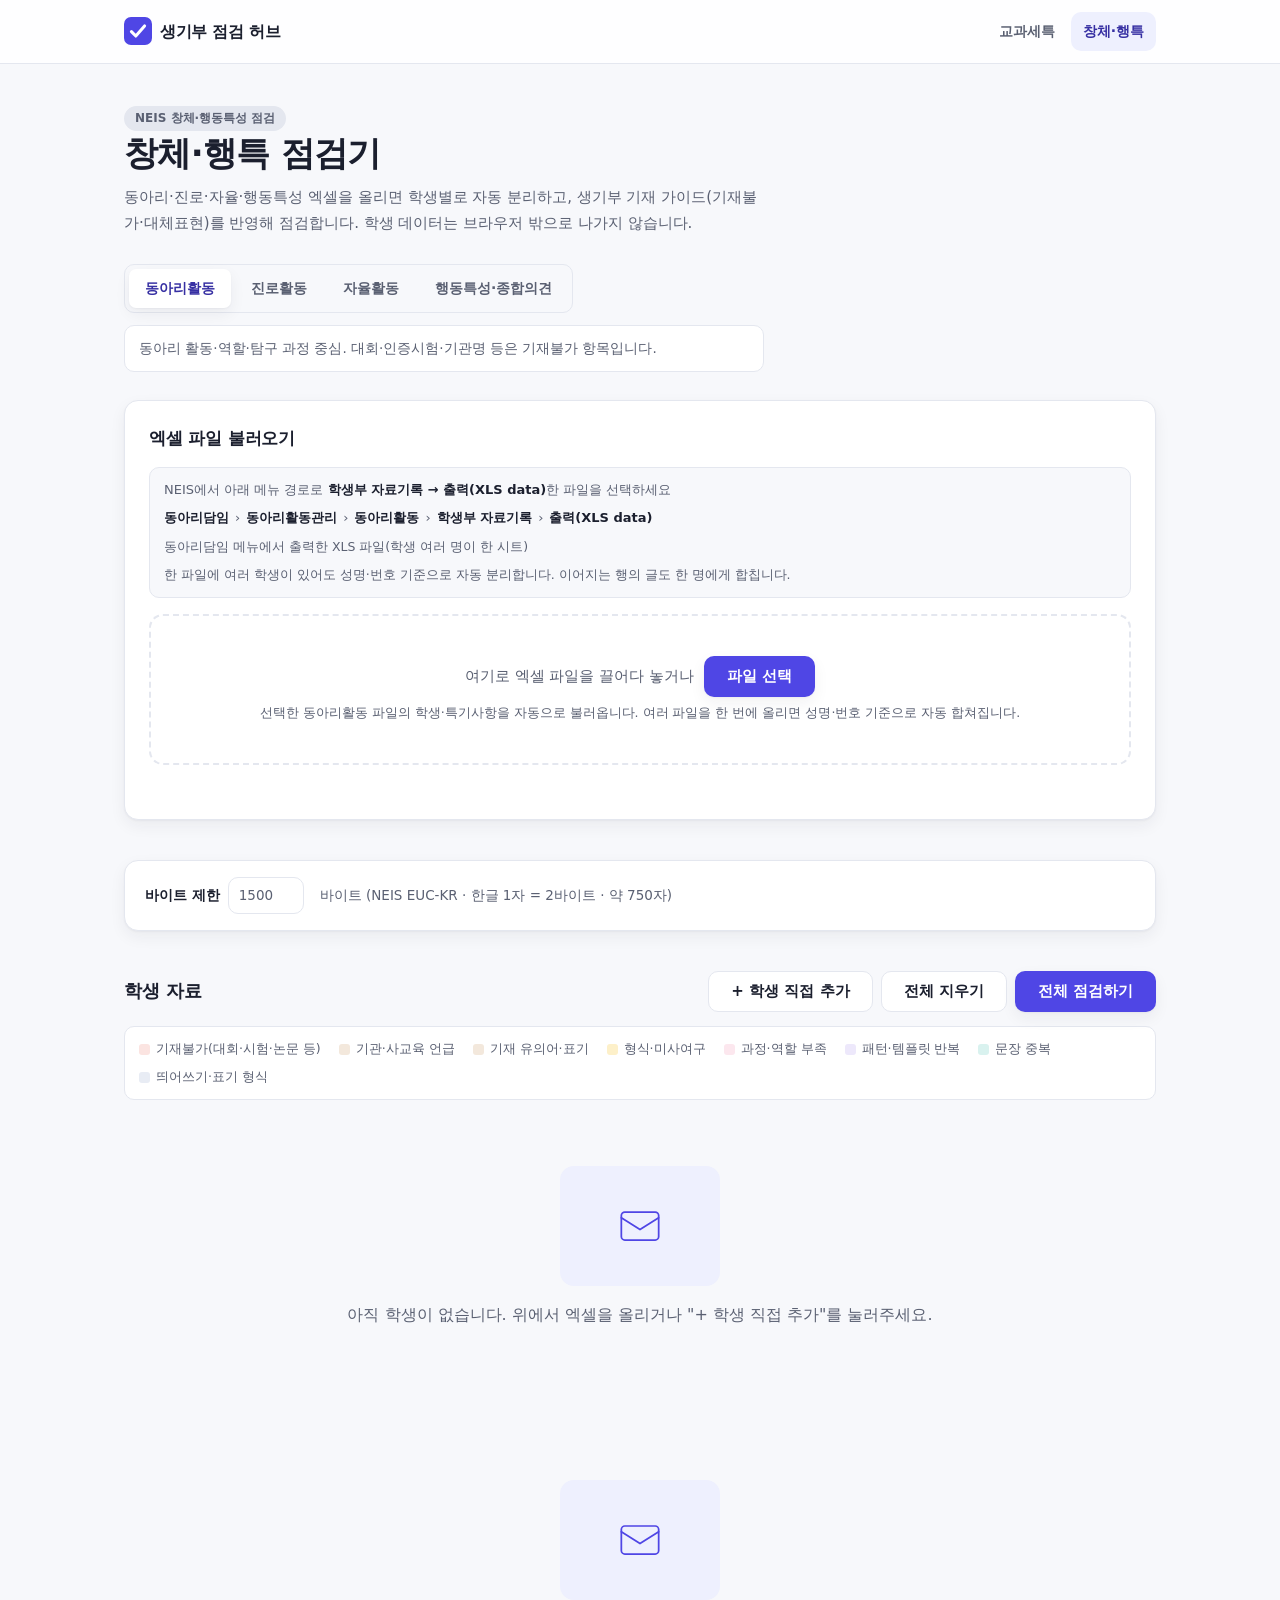
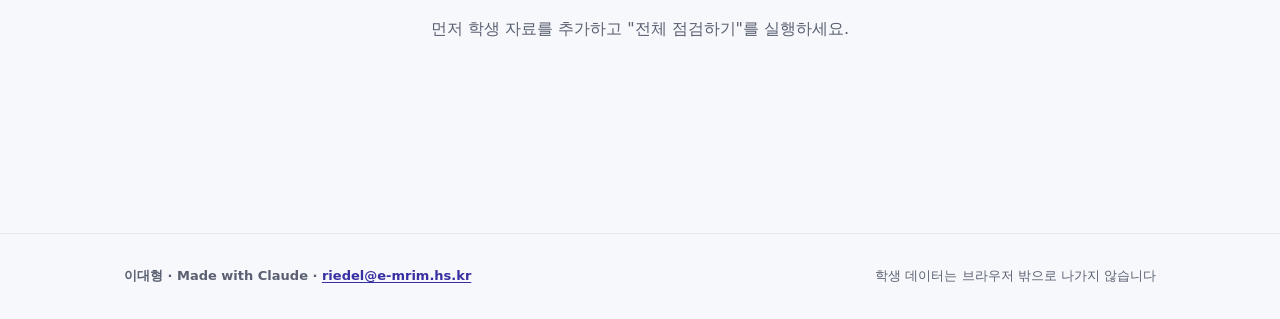
==== career.html @ 64111864 "feat: 생기부 점검 허브 초기 구현 (교과세특·창체 점검기 + 랜딩) - NEIS 인쇄덤프형 xlsx 파서: 과목 forward-fill, 잘림 보정, 연속행 병합 - 결과 화" ====
<!doctype html>
<html lang="ko">
<head>
<meta charset="UTF-8">
<meta name="viewport" content="width=device-width, initial-scale=1">
<title>창체·행특 점검기 · 생기부 점검 허브</title>
<meta name="description" content="동아리·진로·자율·행동특성 엑셀을 올리면 활동유형별로 정리해서 NEIS 기재 가이드에 맞는지 바로 점검합니다.">

<meta property="og:title" content="창체·행특 점검기 · 생기부 점검 허브">
<meta property="og:description" content="동아리·진로·자율·행동특성 엑셀을 올리면 활동유형별로 정리해서 NEIS 기재 가이드에 맞는지 바로 점검합니다.">
<meta property="og:image" content="./assets/img/og.png">
<meta property="og:type" content="website">
<meta property="og:locale" content="ko_KR">

<link rel="icon" type="image/svg+xml" href="./favicon.svg">
<link rel="stylesheet" href="https://cdn.jsdelivr.net/gh/orioncactus/pretendard@v1.3.9/dist/web/variable/pretendardvariable-dynamic-subset.min.css">
<link rel="stylesheet" href="./assets/css/design-system.css">
<link rel="stylesheet" href="./assets/css/checker.css">
<link rel="stylesheet" href="./assets/css/career.css">
</head>
<body>

<header class="site-header">
  <div class="container site-header__inner">
    <a class="site-logo" href="./index.html">
      <svg class="site-logo__mark" width="28" height="28" viewBox="0 0 64 64" aria-hidden="true">
        <rect width="64" height="64" rx="16" fill="#4F46E5"/>
        <path d="M17 33.5 L27 43.5 L47 20.5" fill="none" stroke="#FFFFFF" stroke-width="7" stroke-linecap="round" stroke-linejoin="round"/>
      </svg>
      생기부 점검 허브
    </a>
    <nav class="site-nav" aria-label="주요 메뉴">
      <a class="site-nav__link" href="./subject.html">교과세특</a>
      <a class="site-nav__link" href="./career.html" aria-current="page">창체·행특</a>
    </nav>
  </div>
</header>

<main>

  <section class="page-head">
    <div class="container">
      <span class="badge">NEIS 창체·행동특성 점검</span>
      <h1 class="page-title">창체·행특 점검기</h1>
      <p class="page-desc">동아리·진로·자율·행동특성 엑셀을 올리면 학생별로 자동 분리하고, 생기부 기재 가이드(기재불가·대체표현)를 반영해 점검합니다. 학생 데이터는 브라우저 밖으로 나가지 않습니다.</p>
    </div>
  </section>

  <section class="type-section">
    <div class="container">
      <div class="toggle-group" id="activityTabs" role="tablist" aria-label="활동 유형 선택">
        <button type="button" class="toggle-btn active" data-type="club" role="tab" aria-selected="true">동아리활동</button>
        <button type="button" class="toggle-btn" data-type="career" role="tab" aria-selected="false">진로활동</button>
        <button type="button" class="toggle-btn" data-type="auto" role="tab" aria-selected="false">자율활동</button>
        <button type="button" class="toggle-btn" data-type="behavior" role="tab" aria-selected="false">행동특성·종합의견</button>
      </div>
      <p class="type-desc" id="typeDesc"></p>
    </div>
  </section>

  <section class="upload-section">
    <div class="container">
      <div class="card">
        <h2 class="card-title">엑셀 파일 불러오기</h2>
        <div class="neis-guide" id="neisGuide"></div>

        <div class="upload-zone" id="uploadZone" tabindex="0" role="button" aria-label="엑셀 파일 올리기">
          <input type="file" id="fileInput" accept=".xlsx,.xls" multiple hidden>
          <p class="upload-zone__main">
            여기로 엑셀 파일을 끌어다 놓거나
            <button type="button" class="btn btn-primary" id="browseBtn">파일 선택</button>
          </p>
          <p class="upload-zone__hint" id="uploadHint">여러 파일을 한 번에 올리면 성명·번호 기준으로 자동 합쳐집니다.</p>
        </div>
        <p class="upload-status" id="uploadStatus" aria-live="polite"></p>
      </div>
    </div>
  </section>

  <section class="settings-section">
    <div class="container">
      <div class="card settings-row">
        <label class="settings-row__field" for="byteLimit">
          <span class="settings-row__label">바이트 제한</span>
          <input type="number" id="byteLimit" value="1500" min="50" step="10">
        </label>
        <span class="settings-row__hint" id="byteHint"></span>
        <span class="settings-row__source" id="sourceInfo"></span>
      </div>
    </div>
  </section>

  <section class="students-section">
    <div class="container">
      <div class="section-head-row">
        <h2 class="section-title-sm">학생 자료</h2>
        <div class="students-actions">
          <button type="button" class="btn btn-ghost" id="addBtn">+ 학생 직접 추가</button>
          <button type="button" class="btn btn-ghost" id="clearBtn">전체 지우기</button>
          <button type="button" class="btn btn-primary" id="analyzeBtn">전체 점검하기</button>
        </div>
      </div>

      <div class="legend" id="legend"></div>

      <div id="cardsContainer"></div>
    </div>
  </section>

  <section class="results-section" id="resultsSection">
    <div class="container results-summary" id="resultsSummary"></div>

    <div class="action-bar" id="actionBar" hidden>
      <div class="container action-bar__row">
        <span class="action-bar__label" id="actionBarLabel"></span>
        <div class="action-bar__buttons">
          <button type="button" class="btn btn-primary" id="exportSummaryBtn">전체 요약 xlsx</button>
          <button type="button" class="btn btn-ghost" id="copyIssuesBtn">이슈만 복사</button>
        </div>
      </div>
    </div>

    <div class="container">
      <div id="resultsBody"></div>
    </div>
  </section>

</main>

<footer class="site-footer">
  <div class="container site-footer__inner">
    <p class="site-footer__credit">이대형 · Made with Claude · <a href="mailto:riedel@e-mrim.hs.kr">riedel@e-mrim.hs.kr</a></p>
    <p class="site-footer__privacy">학생 데이터는 브라우저 밖으로 나가지 않습니다</p>
  </div>
</footer>

<script src="./assets/vendor/xlsx.full.min.js"></script>
<script src="./assets/js/checker-core.js"></script>
<script src="./assets/js/xlsx-parse.js"></script>
<script src="./assets/js/export.js"></script>
<script src="./assets/js/rules-career.js"></script>
<script src="./assets/js/career-app.js"></script>
</body>
</html>
---- assets/css/design-system.css ----
/* ==========================================================================
   생기부 점검 허브 — Design System
   토큰 + 전역 리셋 + 공용 컴포넌트 계약(§2)
   이 파일이 노출하는 클래스명은 다른 페이지(subject.html/career.html)가
   그대로 갖다 쓴다. 이름을 바꾸면 다른 화면이 깨진다.
   ========================================================================== */

/* ---- 1. 토큰 ------------------------------------------------------------ */
:root {
  /* 팔레트 */
  --bg: #F7F8FB;
  --surface: #FFFFFF;
  --ink: #1B1F2E;
  --ink-soft: #5A6072;
  --line: #E4E7EF;
  --brand: #4F46E5;
  --brand-deep: #3730A3;
  --brand-soft: #EEF0FE;

  /* 형광펜 파스텔 7색 (배경/글자 짝) */
  --hl-amber-bg: #FDF0C9;  --hl-amber-ink: #8A5A00;
  --hl-rose-bg:  #FCE7EE;  --hl-rose-ink:  #9F1D50;
  --hl-teal-bg:  #D9F2EF;  --hl-teal-ink:  #0F5F58;
  --hl-violet-bg:#EDE8FB;  --hl-violet-ink:#5B3FA8;
  --hl-slate-bg: #E8ECF4;  --hl-slate-ink: #3E4A63;
  --hl-red-bg:   #FBE4E1;  --hl-red-ink:   #A3271A; /* 위반 확정 */
  --hl-brown-bg: #F3E8DC;  --hl-brown-ink: #7A4E1F; /* 확인 필요 */

  /* 타이포 */
  --font-sans: 'Pretendard Variable', Pretendard, -apple-system, BlinkMacSystemFont,
    'Segoe UI', system-ui, Roboto, 'Apple SD Gothic Neo', sans-serif;

  /* 형태 */
  --radius: 14px;
  --radius-sm: 10px;
  --radius-pill: 999px;
  --shadow-1: 0 1px 2px rgba(27, 31, 46, 0.04), 0 6px 16px rgba(27, 31, 46, 0.06);
  --shadow-2: 0 2px 4px rgba(27, 31, 46, 0.05), 0 12px 28px rgba(27, 31, 46, 0.10);

  /* 레이아웃 */
  --container-w: 1080px;
  --header-h: 64px;
  --section-pad: clamp(56px, 8vw, 96px);

  /* z-index 스케일 */
  --z-header: 50;
  --z-actionbar: 40;
  --z-toast: 1000;
}

@media (max-width: 640px) {
  :root { --header-h: 56px; }
}

/* ---- 2. 리셋 ------------------------------------------------------------ */
*, *::before, *::after { box-sizing: border-box; }
html { -webkit-text-size-adjust: 100%; scroll-behavior: smooth; }
body {
  margin: 0;
  background: var(--bg);
  color: var(--ink);
  font-family: var(--font-sans);
  font-weight: 400;
  line-height: 1.6;
  -webkit-font-smoothing: antialiased;
  text-rendering: optimizeLegibility;
}
img { max-width: 100%; display: block; }
a { color: inherit; }
button, input, select, textarea { font: inherit; color: inherit; }
button { cursor: pointer; background: none; border: none; }
ul, ol { margin: 0; padding: 0; list-style: none; }
h1, h2, h3, h4, p { margin: 0; }
::selection { background: var(--brand-soft); color: var(--brand-deep); }

:focus-visible {
  outline: 2px solid var(--brand);
  outline-offset: 2px;
  border-radius: 4px;
}

@media (prefers-reduced-motion: reduce) {
  *, *::before, *::after {
    animation-duration: 0.01ms !important;
    animation-iteration-count: 1 !important;
    transition-duration: 0.01ms !important;
    scroll-behavior: auto !important;
  }
}

/* ---- 3. 레이아웃 --------------------------------------------------------- */
.container {
  max-width: var(--container-w);
  margin-inline: auto;
  padding-inline: 24px;
}
@media (max-width: 640px) {
  .container { padding-inline: 20px; }
}

.site-header {
  position: sticky;
  top: 0;
  z-index: var(--z-header);
  height: var(--header-h);
  display: flex;
  align-items: center;
  background: rgba(255, 255, 255, 0.86);
  backdrop-filter: saturate(180%) blur(8px);
  -webkit-backdrop-filter: saturate(180%) blur(8px);
  border-bottom: 1px solid var(--line);
}
.site-header__inner {
  display: flex;
  align-items: center;
  justify-content: space-between;
  gap: 16px;
  width: 100%;
}
.site-logo {
  display: inline-flex;
  align-items: center;
  gap: 8px;
  font-weight: 800;
  font-size: 16px;
  letter-spacing: -0.02em;
  color: var(--ink);
  text-decoration: none;
}
.site-logo__mark {
  display: inline-flex;
  flex-shrink: 0;
}
.site-nav {
  display: flex;
  align-items: center;
  gap: 4px;
}
.site-nav__link {
  padding: 8px 12px;
  border-radius: var(--radius-sm);
  font-size: 14px;
  font-weight: 600;
  color: var(--ink-soft);
  text-decoration: none;
  transition: background 0.15s ease, color 0.15s ease;
}
.site-nav__link:hover { background: var(--brand-soft); color: var(--brand-deep); }
.site-nav__link[aria-current="page"] { color: var(--brand-deep); background: var(--brand-soft); }

.site-footer {
  border-top: 1px solid var(--line);
  padding-block: 32px;
  margin-top: var(--section-pad);
}
.site-footer__inner {
  display: flex;
  flex-wrap: wrap;
  align-items: center;
  justify-content: space-between;
  gap: 8px 24px;
}
.site-footer__credit {
  font-size: 13px;
  font-weight: 600;
  color: var(--ink-soft);
}
.site-footer__credit a {
  color: var(--brand-deep);
  text-decoration: underline;
  text-underline-offset: 2px;
}
.site-footer__privacy {
  font-size: 13px;
  color: var(--ink-soft);
}

.page-title {
  font-size: clamp(26px, 4vw, 34px);
  font-weight: 800;
  letter-spacing: -0.02em;
  color: var(--ink);
  line-height: 1.3;
}

/* ---- 4. 공용 그리드 헬퍼(보너스) ------------------------------------------ */
.grid-2 { display: grid; grid-template-columns: repeat(2, 1fr); gap: 20px; }
.grid-3 { display: grid; grid-template-columns: repeat(3, 1fr); gap: 20px; }
@media (max-width: 960px) {
  .grid-3 { grid-template-columns: repeat(2, 1fr); }
}
@media (max-width: 640px) {
  .grid-2, .grid-3 { grid-template-columns: 1fr; }
}

.stats-row { display: flex; flex-wrap: wrap; gap: 28px; }
.filter-row { display: flex; flex-wrap: wrap; gap: 8px; }

/* ---- 5. 이미지 폴백 프레임(§7) -------------------------------------------
   구조: <div class="illus [illus-*]" role="img" aria-label="...">
           <img src="..." alt="" onerror="this.style.display='none';this.closest('.illus').classList.add('img-missing')">
           <div class="illus-fallback" aria-hidden="true">...대체 아트...</div>
         </div>
   실제 이미지 로드 실패 시 .img-missing이 붙고, illus-fallback이 노출된다.
   ------------------------------------------------------------------------- */
.illus {
  position: relative;
  border-radius: var(--radius);
  overflow: hidden;
  background: var(--brand-soft);
}
.illus img { width: 100%; height: 100%; object-fit: cover; }
.illus-fallback { display: none; width: 100%; height: 100%; }
.illus.img-missing .illus-fallback {
  display: flex;
  align-items: center;
  justify-content: center;
}

/* ---- 6. 카드/버튼 -------------------------------------------------------- */
.card {
  background: var(--surface);
  border: 1px solid var(--line);
  border-radius: var(--radius);
  box-shadow: var(--shadow-1);
  padding: 24px;
}

.btn {
  display: inline-flex;
  align-items: center;
  justify-content: center;
  gap: 8px;
  padding: 12px 22px;
  border-radius: var(--radius-sm);
  border: 1px solid transparent;
  font-size: 15px;
  font-weight: 600;
  line-height: 1;
  text-decoration: none;
  white-space: nowrap;
  transition: background 0.15s ease, border-color 0.15s ease, color 0.15s ease, transform 0.1s ease;
}
.btn:active { transform: translateY(1px); }
.btn:disabled { opacity: 0.5; cursor: not-allowed; transform: none; }

.btn-primary {
  background: var(--brand);
  color: #FFFFFF;
  box-shadow: var(--shadow-1);
}
.btn-primary:hover:not(:disabled) { background: var(--brand-deep); }

.btn-ghost {
  background: var(--surface);
  color: var(--ink);
  border-color: var(--line);
}
.btn-ghost:hover:not(:disabled) {
  background: var(--brand-soft);
  color: var(--brand-deep);
  border-color: var(--brand-soft);
}

/* ---- 7. 칩 / 배지 --------------------------------------------------------- */
.chip {
  display: inline-flex;
  align-items: center;
  gap: 6px;
  padding: 7px 16px;
  border-radius: var(--radius-pill);
  background: var(--brand-soft);
  color: var(--brand-deep);
  font-size: 13px;
  font-weight: 600;
  border: 1px solid transparent;
  transition: background 0.15s ease, color 0.15s ease;
}
button.chip { cursor: pointer; }
.chip.active { background: var(--brand); color: #FFFFFF; }

.badge {
  display: inline-flex;
  align-items: center;
  padding: 3px 11px;
  border-radius: var(--radius-pill);
  background: var(--line);
  color: var(--ink-soft);
  font-size: 12px;
  font-weight: 700;
}

/* ---- 8. 토글 그룹 --------------------------------------------------------- */
.toggle-group {
  display: inline-flex;
  align-items: center;
  gap: 4px;
  padding: 4px;
  background: var(--bg);
  border: 1px solid var(--line);
  border-radius: var(--radius-sm);
}
.toggle-btn {
  padding: 8px 16px;
  border-radius: 7px;
  font-size: 14px;
  font-weight: 600;
  color: var(--ink-soft);
  transition: background 0.15s ease, color 0.15s ease, box-shadow 0.15s ease;
}
.toggle-btn.active {
  background: var(--surface);
  color: var(--brand-deep);
  box-shadow: var(--shadow-1);
}

/* ---- 9. 통계 / 게이지 ------------------------------------------------------ */
.stat { display: flex; flex-direction: column; gap: 4px; }
.stat-value {
  font-size: clamp(22px, 3vw, 30px);
  font-weight: 800;
  letter-spacing: -0.02em;
  color: var(--ink);
  font-variant-numeric: tabular-nums;
}
.stat-label { font-size: 13px; font-weight: 600; color: var(--ink-soft); }

.gauge {
  position: relative;
  width: 100%;
  height: 8px;
  border-radius: var(--radius-pill);
  background: var(--line);
  overflow: hidden;
}
.gauge-fill {
  height: 100%;
  border-radius: var(--radius-pill);
  background: var(--brand);
  transition: width 0.3s ease, background 0.15s ease;
}
.gauge.over .gauge-fill, .gauge-fill.over { background: var(--hl-red-ink); }

/* ---- 10. 업로드 존 -------------------------------------------------------- */
.upload-zone {
  border: 2px dashed var(--line);
  border-radius: var(--radius);
  padding: 40px 24px;
  text-align: center;
  background: var(--surface);
  transition: border-color 0.15s ease, background 0.15s ease;
  cursor: pointer;
}
.upload-zone.dragover {
  border-color: var(--brand);
  background: var(--brand-soft);
}

/* ---- 11. 빈 상태 --------------------------------------------------------- */
.empty-state {
  display: flex;
  flex-direction: column;
  align-items: center;
  gap: 12px;
  padding: 48px 24px;
  text-align: center;
  color: var(--ink-soft);
}
.empty-state .illus { width: 160px; aspect-ratio: 4 / 3; margin-bottom: 4px; }

/* ---- 12. 토스트 ----------------------------------------------------------- */
.toast {
  position: fixed;
  left: 50%;
  bottom: 28px;
  transform: translateX(-50%);
  z-index: var(--z-toast);
  background: var(--ink);
  color: #FFFFFF;
  padding: 12px 22px;
  border-radius: var(--radius-sm);
  font-size: 14px;
  font-weight: 600;
  box-shadow: var(--shadow-2);
  animation: toast-in 0.25s ease-out;
}
@keyframes toast-in {
  from { opacity: 0; transform: translateX(-50%) translateY(10px); }
  to   { opacity: 1; transform: translateX(-50%) translateY(0); }
}
---- assets/css/checker.css ----
/* ==========================================================================
   생기부 점검 허브 — 점검기 화면 공용 스타일 (subject.html / career.html)
   design-system.css 이후에 로드된다. subject.html/career.html은 이 CSS로만
   스타일링한다 — 클래스명을 추가로 쓰고 싶으면 이 파일을 먼저 확장할 것.
   ========================================================================== */

/* ---- 형광펜 색 유틸(7색) ---------------------------------------------------
   mark든 span이든 이 클래스를 붙이면 배경/글자색 짝이 적용된다.
   예: <mark class="m-red" title="위반: ...">문구</mark>
       <span class="issue-tag m-brown">확인 필요</span>
   ------------------------------------------------------------------------- */
.m-amber  { background: var(--hl-amber-bg);  color: var(--hl-amber-ink); }
.m-rose   { background: var(--hl-rose-bg);   color: var(--hl-rose-ink); }
.m-teal   { background: var(--hl-teal-bg);   color: var(--hl-teal-ink); }
.m-violet { background: var(--hl-violet-bg); color: var(--hl-violet-ink); }
.m-slate  { background: var(--hl-slate-bg);  color: var(--hl-slate-ink); }
.m-red    { background: var(--hl-red-bg);    color: var(--hl-red-ink); }
.m-brown  { background: var(--hl-brown-bg);  color: var(--hl-brown-ink); }

/* ---- 액션 바 ---------------------------------------------------------------
   sticky 다운로드 바. 예상 마크업:
   <div class="action-bar"><div class="container action-bar__row">
     <span class="action-bar__label">...</span>
     <div class="action-bar__buttons">
       <button class="btn btn-primary">전체 요약 xlsx</button>
       <button class="btn btn-ghost">과목별 모두 받기(zip)</button>
       <button class="btn btn-ghost">이슈만 복사</button>
     </div>
   </div></div>
   ------------------------------------------------------------------------- */
.action-bar {
  position: sticky;
  top: var(--header-h);
  z-index: var(--z-actionbar);
  background: rgba(255, 255, 255, 0.92);
  backdrop-filter: saturate(180%) blur(8px);
  -webkit-backdrop-filter: saturate(180%) blur(8px);
  border-bottom: 1px solid var(--line);
  padding-block: 12px;
}
.action-bar__row {
  display: flex;
  flex-wrap: wrap;
  align-items: center;
  justify-content: space-between;
  gap: 10px;
}
.action-bar__label { font-size: 13px; font-weight: 600; color: var(--ink-soft); }
.action-bar__buttons { display: flex; flex-wrap: wrap; gap: 8px; }
@media (max-width: 640px) {
  .action-bar__buttons .btn { flex: 1 1 auto; }
}

/* ---- 결과 요약 스탯 영역(보너스 래퍼) --------------------------------------- */
.results-summary {
  padding-block: 28px 8px;
}

/* ---- 과목/유형 섹션 --------------------------------------------------------- */
.subject-section { padding-block: 28px; border-bottom: 1px solid var(--line); }
.subject-section:last-child { border-bottom: none; }
.subject-section-header {
  display: flex;
  flex-wrap: wrap;
  align-items: center;
  justify-content: space-between;
  gap: 12px;
  padding-bottom: 14px;
  margin-bottom: 18px;
  border-bottom: 2px solid var(--brand-soft);
}
.subject-section-header h2,
.subject-section-header h3 {
  font-size: 19px;
  font-weight: 800;
  letter-spacing: -0.01em;
  color: var(--ink);
}
.subject-section-header .badge { margin-left: 8px; }
.subject-section-meta { display: flex; align-items: center; gap: 8px; font-size: 13px; color: var(--ink-soft); }
.subject-section-students {
  display: flex;
  flex-direction: column;
  gap: 16px;
}

/* ---- 학생 카드 -------------------------------------------------------------- */
.student-card {
  background: var(--surface);
  border: 1px solid var(--line);
  border-radius: var(--radius);
  box-shadow: var(--shadow-1);
  padding: 20px 22px;
}
.student-card__header {
  display: flex;
  flex-wrap: wrap;
  align-items: center;
  justify-content: space-between;
  gap: 10px;
  margin-bottom: 14px;
}
.student-card__name { font-size: 15px; font-weight: 700; color: var(--ink); }
.student-card__no { font-size: 13px; color: var(--ink-soft); font-variant-numeric: tabular-nums; margin-left: 6px; }
.student-card__gauge-wrap { display: flex; align-items: center; gap: 10px; min-width: 160px; }
.student-card__gauge-wrap .gauge { flex-grow: 1; }
.student-card__gauge-label { font-size: 12.5px; color: var(--ink-soft); font-variant-numeric: tabular-nums; white-space: nowrap; }

/* ---- 본문 하이라이트 -------------------------------------------------------- */
.annotated {
  font-size: 15px;
  line-height: 1.9;
  color: var(--ink);
  word-break: keep-all;
  overflow-wrap: break-word;
}
.annotated mark {
  border-radius: 3px;
  padding: 0 3px;
  font-weight: 600;
  cursor: help;
  box-decoration-break: clone;
  -webkit-box-decoration-break: clone;
}

/* ---- 이슈 목록 -------------------------------------------------------------- */
.issue-list {
  display: flex;
  flex-direction: column;
  gap: 8px;
  margin-top: 16px;
}
.issue-item {
  display: flex;
  align-items: flex-start;
  gap: 10px;
  padding: 10px 12px;
  background: var(--bg);
  border: 1px solid var(--line);
  border-radius: var(--radius-sm);
  font-size: 13.5px;
  line-height: 1.6;
  color: var(--ink);
}
.issue-tag {
  flex-shrink: 0;
  display: inline-flex;
  align-items: center;
  padding: 2px 10px;
  border-radius: var(--radius-pill);
  font-size: 12px;
  font-weight: 700;
  white-space: nowrap;
}
.issue-item__note { color: var(--ink-soft); }

/* ---- 빈 상태 대체 아트(§7, .empty-state 안에서 사용) ------------------------- */
.illus-empty .illus-fallback-icon { color: var(--brand); }

/* ---- 반응형 ----------------------------------------------------------------- */
@media (max-width: 640px) {
  .student-card { padding: 16px 18px; }
  .subject-section-header { align-items: flex-start; }
}
---- assets/css/career.css ----
/* ==========================================================================
   career.html 전용 미세 스타일. design-system.css·checker.css의 컴포넌트를
   그대로 쓰고, 여기서는 이 페이지에만 필요한 조각(NEIS 경로 안내, 학생 편집
   카드 입력 필드, 설정 행 등)만 보탠다.
   ========================================================================== */

.page-head { padding-block: 40px 8px; }
.page-desc {
  margin-top: 10px;
  max-width: 640px;
  color: var(--ink-soft);
  font-size: 15px;
  line-height: 1.7;
}

.type-section { padding-block: 20px 8px; }
.type-desc {
  margin-top: 12px;
  font-size: 13.5px;
  color: var(--ink-soft);
  padding: 12px 14px;
  background: var(--surface);
  border: 1px solid var(--line);
  border-radius: var(--radius-sm);
  max-width: 640px;
}

.upload-section, .settings-section, .students-section { padding-block: 20px; }

.card-title {
  font-size: 17px;
  font-weight: 800;
  letter-spacing: -0.01em;
  margin-bottom: 14px;
}

/* ---- NEIS 경로 안내 --------------------------------------------------- */
.neis-guide {
  margin-bottom: 16px;
  padding: 12px 14px;
  background: var(--bg);
  border: 1px solid var(--line);
  border-radius: var(--radius-sm);
  font-size: 13px;
}
.neis-guide__label { margin: 0 0 8px; color: var(--ink-soft); }
.neis-guide__label strong { color: var(--ink); }
.neis-guide__path {
  display: flex;
  flex-wrap: wrap;
  align-items: center;
  gap: 2px 4px;
  font-weight: 700;
  color: var(--ink);
}
.neis-guide__sep { color: var(--ink-soft); font-weight: 400; margin: 0 2px; }
.neis-guide__example, .neis-guide__note {
  margin: 8px 0 0;
  color: var(--ink-soft);
  font-size: 12.5px;
}

/* ---- 업로드 존 내부 -------------------------------------------------- */
.upload-zone__main {
  display: flex;
  flex-wrap: wrap;
  align-items: center;
  justify-content: center;
  gap: 10px;
  font-size: 14.5px;
  color: var(--ink-soft);
  margin: 0 0 6px;
}
.upload-zone__hint { font-size: 12.5px; color: var(--ink-soft); margin: 0; }
.upload-status {
  margin: 12px 0 0;
  font-size: 12.5px;
  color: var(--ink-soft);
  min-height: 1.4em;
}
.upload-status.ok { color: var(--hl-teal-ink); font-weight: 600; }
.upload-status.err { color: var(--hl-red-ink); font-weight: 600; }

/* ---- 설정 행 ----------------------------------------------------------- */
.settings-row {
  display: flex;
  flex-wrap: wrap;
  align-items: center;
  gap: 10px 16px;
  padding: 16px 20px;
  font-size: 13.5px;
  color: var(--ink-soft);
}
.settings-row__field { display: flex; align-items: center; gap: 8px; }
.settings-row__label { font-weight: 600; color: var(--ink); }
.settings-row #byteLimit {
  width: 76px;
  padding: 7px 10px;
  border: 1px solid var(--line);
  border-radius: var(--radius-sm);
  background: var(--surface);
  font-size: 13.5px;
}
.settings-row__source { color: var(--ink-soft); }

/* ---- 학생자료 섹션 헤더 -------------------------------------------------- */
.section-head-row {
  display: flex;
  flex-wrap: wrap;
  align-items: center;
  justify-content: space-between;
  gap: 12px;
  margin-bottom: 14px;
}
.section-title-sm { font-size: 18px; font-weight: 800; letter-spacing: -0.01em; }
.students-actions { display: flex; flex-wrap: wrap; gap: 8px; }

/* ---- 범례 --------------------------------------------------------------- */
.legend {
  display: flex;
  flex-wrap: wrap;
  gap: 8px 18px;
  margin: 0 0 18px;
  padding: 12px 14px;
  background: var(--surface);
  border: 1px solid var(--line);
  border-radius: var(--radius-sm);
  font-size: 12.5px;
}
.legend-item { display: inline-flex; align-items: center; gap: 6px; color: var(--ink-soft); }
.legend-swatch { width: 11px; height: 11px; border-radius: 3px; flex: none; }

/* ---- 학생 편집 카드 ------------------------------------------------------ */
.student-edit-card { margin-bottom: 14px; }
.student-edit-card__head {
  display: flex;
  align-items: center;
  gap: 10px;
  flex-wrap: wrap;
  margin-bottom: 10px;
}
.student-edit-card__no,
.student-edit-card__name {
  border: none;
  border-bottom: 1px solid var(--line);
  background: transparent;
  padding: 4px 2px;
  font-weight: 700;
  font-size: 15px;
  color: var(--ink);
}
.student-edit-card__no { width: 64px; flex: none; }
.student-edit-card__name { flex: 1; min-width: 120px; }
.student-edit-card__no:focus, .student-edit-card__name:focus {
  outline: none;
  border-color: var(--brand);
}
.student-edit-card__remove {
  margin-left: auto;
  padding: 4px 10px;
  border-radius: var(--radius-sm);
  font-size: 12.5px;
  color: var(--ink-soft);
}
.student-edit-card__remove:hover { background: var(--hl-red-bg); color: var(--hl-red-ink); }

.student-edit-card textarea {
  width: 100%;
  min-height: 100px;
  resize: vertical;
  border: 1px solid var(--line);
  border-radius: var(--radius-sm);
  padding: 12px 14px;
  font-size: 14.5px;
  line-height: 1.7;
  color: var(--ink);
  background: var(--surface);
}
.student-edit-card textarea:focus { outline: none; border-color: var(--brand); }

.student-edit-card__meta {
  display: flex;
  align-items: center;
  gap: 12px;
  margin-top: 8px;
}
.student-edit-card__meta .gauge { flex: 1; }
.student-edit-card__count {
  white-space: nowrap;
  font-size: 12.5px;
  color: var(--ink-soft);
  font-variant-numeric: tabular-nums;
}
.student-edit-card__count.over { color: var(--hl-red-ink); font-weight: 700; }

/* ---- 결과 영역 ------------------------------------------------------------ */
.results-section { padding-block: 8px 40px; }
.issue-clean { margin-top: 12px; font-size: 13px; font-weight: 600; color: var(--hl-teal-ink); }

@media (max-width: 640px) {
  .settings-row { padding: 14px 16px; }
  .students-actions .btn { flex: 1 1 auto; }
}
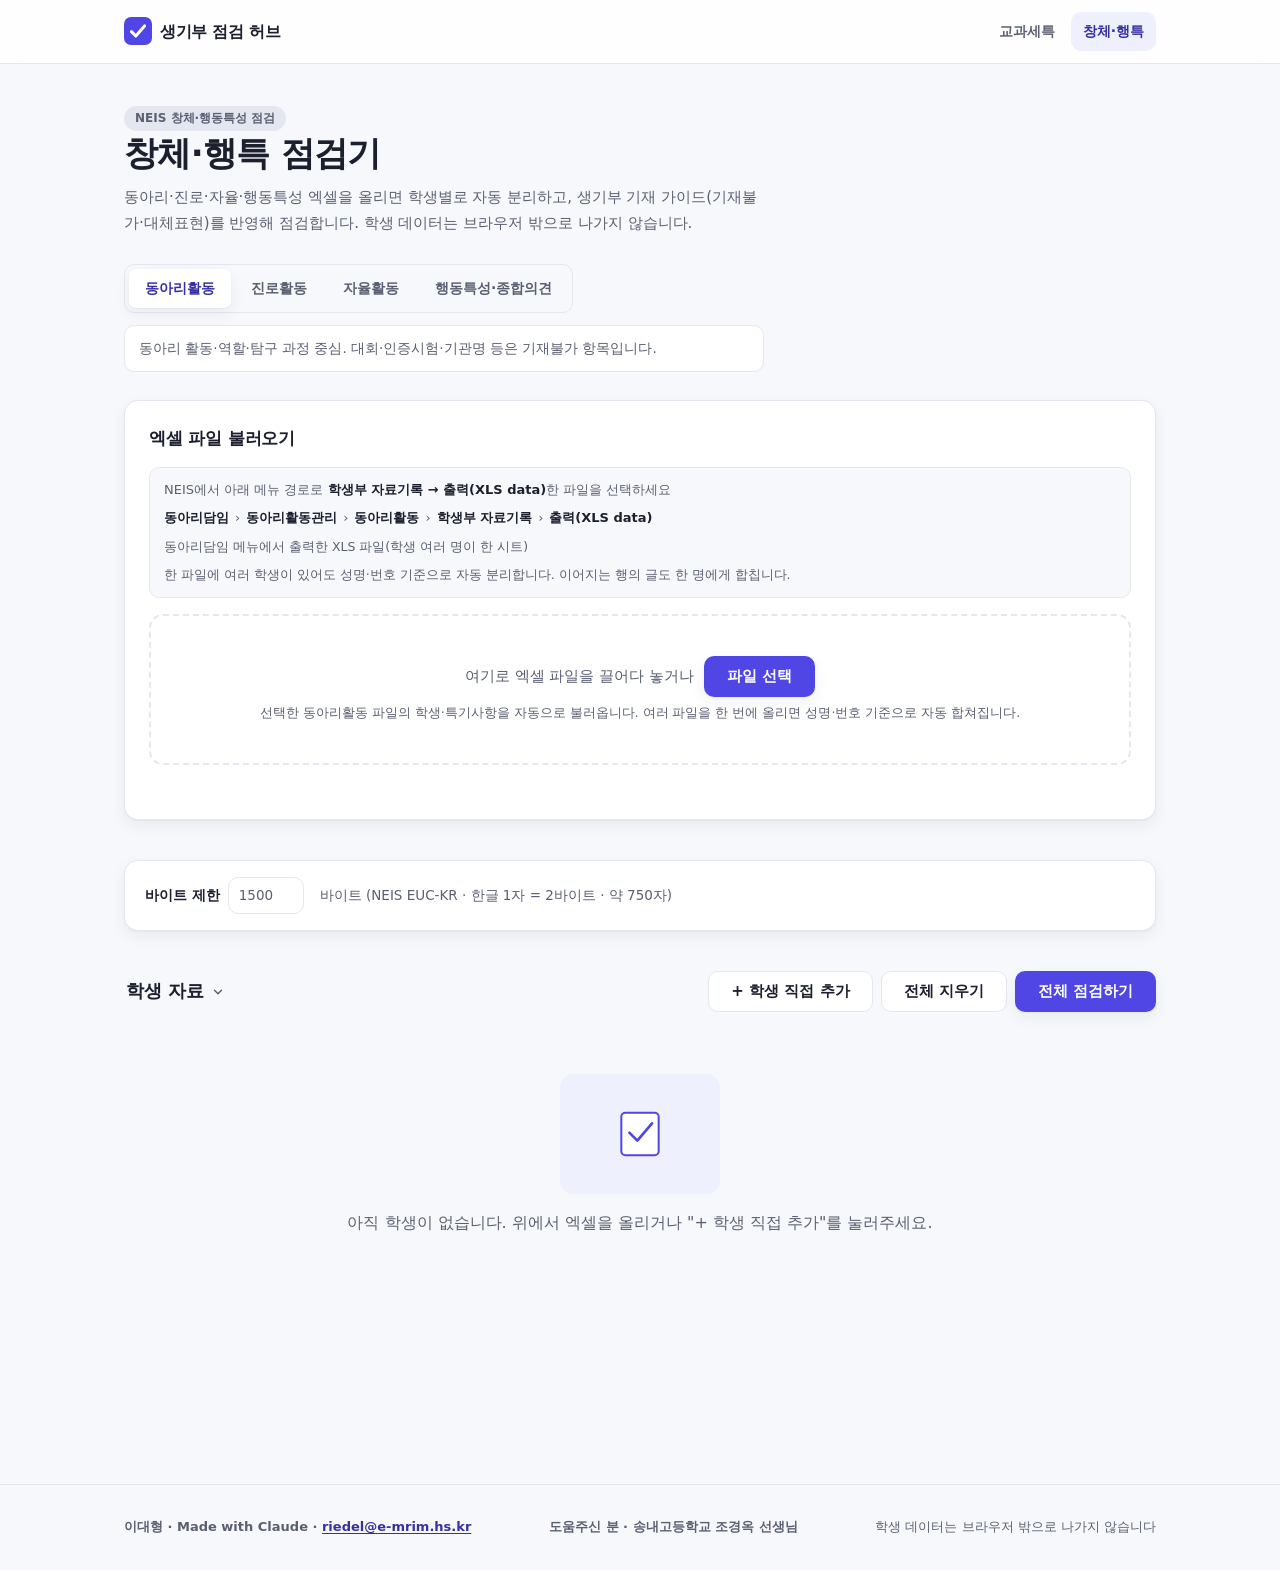
==== commit d8e0fd07: "design: impeccable critique 반영 — 사용 흐름·하이라이트 밀도·일관성 개선 - P0: 점검 실행 피드백(분석 중 표시 + 결과 자동 스크롤 + N건 발견 앵" ====
--- a/career.html
+++ b/career.html
@@ -93,7 +93,10 @@
   <section class="students-section">
     <div class="container">
       <div class="section-head-row">
-        <h2 class="section-title-sm">학생 자료</h2>
+        <button type="button" class="section-toggle" id="studentsToggle" aria-expanded="true" aria-controls="cardsContainer">
+          <span class="section-title-sm" id="studentsToggleLabel">학생 자료</span>
+          <svg class="section-toggle__caret" width="14" height="14" viewBox="0 0 24 24" fill="none" aria-hidden="true"><path d="M6 9 L12 15 L18 9" stroke="currentColor" stroke-width="2.5" stroke-linecap="round" stroke-linejoin="round"/></svg>
+        </button>
         <div class="students-actions">
           <button type="button" class="btn btn-ghost" id="addBtn">+ 학생 직접 추가</button>
           <button type="button" class="btn btn-ghost" id="clearBtn">전체 지우기</button>
@@ -101,26 +104,39 @@
         </div>
       </div>
 
-      <div class="legend" id="legend"></div>
-
       <div id="cardsContainer"></div>
     </div>
   </section>
 
   <section class="results-section" id="resultsSection">
+    <div class="container">
+      <h2 class="results-headline" id="resultsHeadline" tabindex="-1" hidden></h2>
+    </div>
     <div class="container results-summary" id="resultsSummary"></div>
 
     <div class="action-bar" id="actionBar" hidden>
       <div class="container action-bar__row">
         <span class="action-bar__label" id="actionBarLabel"></span>
         <div class="action-bar__buttons">
-          <button type="button" class="btn btn-primary" id="exportSummaryBtn">전체 요약 xlsx</button>
-          <button type="button" class="btn btn-ghost" id="copyIssuesBtn">이슈만 복사</button>
+          <button type="button" class="btn btn-primary" id="exportSummaryBtn"><span class="btn-label-full">전체 요약 xlsx</span><span class="btn-label-short">요약</span></button>
+          <button type="button" class="btn btn-ghost" id="copyIssuesBtn"><span class="btn-label-full">이슈만 복사</span><span class="btn-label-short">복사</span></button>
         </div>
       </div>
     </div>
 
     <div class="container">
+      <div class="results-controls" id="resultsControls" hidden>
+        <div class="results-toggles" id="resultsToggles">
+          <label class="check-toggle"><input type="checkbox" id="onlyViolationsToggle"> 확정 위반만 보기</label>
+          <label class="check-toggle"><input type="checkbox" id="onlyIssuesToggle"> 이슈 있는 학생만</label>
+        </div>
+      </div>
+
+      <details class="legend-details" id="legendDetails" hidden>
+        <summary class="legend-details__summary">범례 보기</summary>
+        <div class="legend" id="legend"></div>
+      </details>
+
       <div id="resultsBody"></div>
     </div>
   </section>
@@ -130,6 +146,7 @@
 <footer class="site-footer">
   <div class="container site-footer__inner">
     <p class="site-footer__credit">이대형 · Made with Claude · <a href="mailto:riedel@e-mrim.hs.kr">riedel@e-mrim.hs.kr</a></p>
+    <p class="site-footer__credit">도움주신 분 · 송내고등학교 조경옥 선생님</p>
     <p class="site-footer__privacy">학생 데이터는 브라우저 밖으로 나가지 않습니다</p>
   </div>
 </footer>
--- a/assets/css/design-system.css
+++ b/assets/css/design-system.css
@@ -77,6 +77,14 @@
   outline: 2px solid var(--brand);
   outline-offset: 2px;
   border-radius: 4px;
+}
+
+/* 폼 필드는 아웃라인 대신 인디고 2px 박스섀도 링 — 인접 테두리와 겹쳐 흐려지는 문제 방지 */
+input:focus-visible,
+textarea:focus-visible,
+select:focus-visible {
+  outline: none;
+  box-shadow: 0 0 0 2px var(--brand);
 }
 
 @media (prefers-reduced-motion: reduce) {
--- a/assets/css/checker.css
+++ b/assets/css/checker.css
@@ -47,14 +47,87 @@
 }
 .action-bar__label { font-size: 13px; font-weight: 600; color: var(--ink-soft); }
 .action-bar__buttons { display: flex; flex-wrap: wrap; gap: 8px; }
+.btn-label-short { display: none; }
 @media (max-width: 640px) {
-  .action-bar__buttons .btn { flex: 1 1 auto; }
+  /* 모바일은 버튼 3개가 줄바꿈 없이 한 줄에 들어가도록 축약 라벨로 전환 */
+  .action-bar__buttons { flex-wrap: nowrap; gap: 6px; }
+  .action-bar__buttons .btn { flex: 1 1 0; min-width: 0; padding: 10px 6px; font-size: 13px; gap: 0; }
+  .btn-label-full { display: none; }
+  .btn-label-short { display: inline; }
+}
+
+/* ---- 결과 헤드라인(§P0 — 점검 실행 후 스크롤 앵커) --------------------------- */
+.results-headline {
+  padding-block: 28px 0;
+  font-size: 17px;
+  font-weight: 800;
+  letter-spacing: -0.01em;
+  color: var(--ink);
+  scroll-margin-top: calc(var(--header-h) + 16px);
 }
 
 /* ---- 결과 요약 스탯 영역(보너스 래퍼) --------------------------------------- */
 .results-summary {
   padding-block: 28px 8px;
 }
+.stat-label { white-space: nowrap; }
+
+/* ---- 학생자료 접이식 헤더(§P1) ----------------------------------------------- */
+.section-toggle {
+  display: inline-flex;
+  align-items: center;
+  gap: 8px;
+  cursor: pointer;
+  padding: 4px 2px;
+}
+.section-toggle__caret { color: var(--ink-soft); transition: transform 0.15s ease; flex-shrink: 0; }
+.section-toggle[aria-expanded="false"] .section-toggle__caret { transform: rotate(-90deg); }
+
+/* ---- 결과 컨트롤 토글(확정 위반만·이슈 있는 학생만) --------------------------- */
+.results-toggles { display: flex; flex-wrap: wrap; align-items: center; gap: 8px 18px; }
+.check-toggle {
+  display: inline-flex;
+  align-items: center;
+  gap: 6px;
+  font-size: 13px;
+  font-weight: 600;
+  color: var(--ink-soft);
+  cursor: pointer;
+}
+.check-toggle input[type="checkbox"] { width: 16px; height: 16px; accent-color: var(--brand); cursor: pointer; }
+
+/* ---- 범례 접이식(§P3 — 결과가 있을 때만 표시) --------------------------------- */
+.legend-details { margin: 0 0 18px; }
+.legend-details[hidden] { display: none; }
+.legend-details__summary {
+  cursor: pointer;
+  font-size: 12.5px;
+  font-weight: 700;
+  color: var(--brand-deep);
+  padding: 4px 2px;
+  list-style: none;
+}
+.legend-details__summary::-webkit-details-marker { display: none; }
+.legend-details__summary::marker { content: ''; }
+.legend-details .legend { margin: 8px 0 0; }
+
+/* ---- 이슈 그룹핑(§P1 — 동일 규칙 다수 발생 1행 접기) --------------------------- */
+.issue-group__toggle {
+  width: 100%;
+  cursor: pointer;
+  text-align: left;
+}
+.issue-group__caret { margin-left: auto; color: var(--ink-soft); transition: transform 0.15s ease; flex-shrink: 0; }
+.issue-group__toggle[aria-expanded="true"] .issue-group__caret { transform: rotate(180deg); }
+.issue-group__body {
+  display: flex;
+  flex-direction: column;
+  gap: 8px;
+  margin-top: 8px;
+  padding-left: 12px;
+  border-left: 2px solid var(--line);
+}
+.issue-group__body[hidden] { display: none; }
 
 /* ---- 과목/유형 섹션 --------------------------------------------------------- */
 .subject-section { padding-block: 28px; border-bottom: 1px solid var(--line); }
@@ -106,8 +179,20 @@
 .student-card__gauge-wrap .gauge { flex-grow: 1; }
 .student-card__gauge-label { font-size: 12.5px; color: var(--ink-soft); font-variant-numeric: tabular-nums; white-space: nowrap; }
 
+/* ---- 게이지 채움 애니메이션(§P3 — width 대신 transform:scaleX) ----------------
+   design-system.css .gauge-fill의 값을 checker.css(로드 순서상 이후)에서 재정의.
+   같은 클래스 선택자라 후행 규칙이 이겨 width:100%+scaleX 방식으로 동작한다.
+   JS(checker-core.js renderGauge)는 fill.style.transform만 매 렌더 갱신한다. */
+.gauge-fill {
+  width: 100%;
+  transform: scaleX(0);
+  transform-origin: left;
+  transition: transform 0.3s ease, background 0.15s ease;
+}
+
 /* ---- 본문 하이라이트 -------------------------------------------------------- */
 .annotated {
+  max-width: 80ch;
   font-size: 15px;
   line-height: 1.9;
   color: var(--ink);
